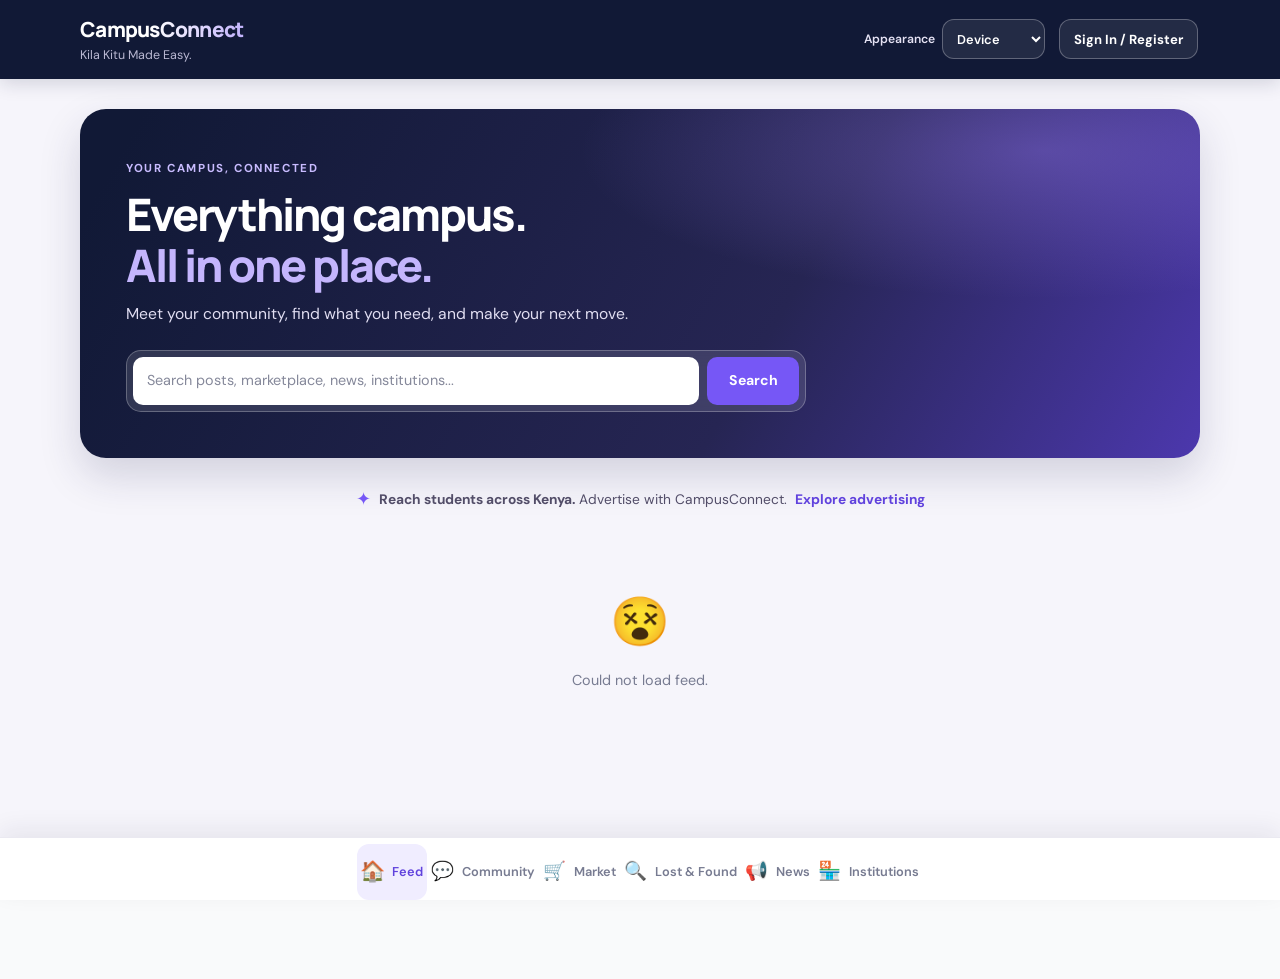
==== templates/index.html @ c6c691b7 "Add selectable website color themes Support saved light, dark, and device-based appearance settings " ====
<!DOCTYPE html>
<html lang="en">
<head>
  <meta charset="UTF-8">
  <meta name="viewport" content="width=device-width, initial-scale=1.0, viewport-fit=cover">
  <title>CampusConnect | Kila Kitu Made Easy.</title>
  <meta name="description" content="CampusConnect brings Kenya's student community, marketplace, campus news, and institutions together.">
  <script>
    const savedTheme = localStorage.getItem('cc_theme');
    const themeMode = ['light', 'dark', 'system'].includes(savedTheme) ? savedTheme : 'system';
    document.documentElement.dataset.theme = themeMode === 'system'
      ? (window.matchMedia('(prefers-color-scheme: dark)').matches ? 'dark' : 'light')
      : themeMode;
  </script>
  <link rel="preconnect" href="https://fonts.googleapis.com">
  <link rel="preconnect" href="https://fonts.gstatic.com" crossorigin>
  <link href="https://fonts.googleapis.com/css2?family=DM+Sans:wght@400;500;600;700&family=Manrope:wght@500;600;700;800&display=swap" rel="stylesheet">
  <link rel="stylesheet" href="/static/css/style.css">
  <link rel="manifest" href="/static/manifest.json">
  <meta name="theme-color" content="#111936">
</head>
<body>
  <div id="app-shell">
    <header id="top-bar">
      <div class="logo-area">
        <h1 class="brand-name">CampusConnect</h1>
        <p class="tagline">Kila Kitu Made Easy.</p>
      </div>
      <div id="header-actions">
        <label class="theme-control">
          <span>Appearance</span>
          <select id="theme-select" aria-label="Choose appearance">
            <option value="system">Device</option>
            <option value="light">Light</option>
            <option value="dark">Dark</option>
          </select>
        </label>
        <div id="account-bar"></div>
      </div>
    </header>
    <section class="welcome-panel" aria-label="Welcome to CampusConnect">
      <div class="welcome-copy">
        <span class="welcome-eyebrow">YOUR CAMPUS, CONNECTED</span>
        <h2>Everything campus.<br><span>All in one place.</span></h2>
        <p>Meet your community, find what you need, and make your next move.</p>
      </div>
      <div class="platform-search">
        <label class="sr-only" for="platform-search-input">Search CampusConnect</label>
        <input id="platform-search-input" type="search" placeholder="Search posts, marketplace, news, institutions..." autocomplete="off">
        <button id="platform-search-button" type="button" aria-label="Search CampusConnect">Search</button>
      </div>
    </section>
    <div id="adsense-slot" class="advertise-strip">
      <span class="advertise-icon" aria-hidden="true">✦</span>
      <span><strong>Reach students across Kenya.</strong> Advertise with CampusConnect.</span>
      <a href="/advertiser">Explore advertising</a>
    </div>
    <main id="main-content"><div class="spinner"></div></main>
    <nav id="bottom-nav" aria-label="Main navigation">
      <button data-section="feed"><span class="nav-icon">&#127968;</span><span>Feed</span></button>
      <button data-section="community"><span class="nav-icon">&#128172;</span><span>Community</span></button>
      <button data-section="marketplace"><span class="nav-icon">&#128722;</span><span>Market</span></button>
      <button data-section="lostandfound"><span class="nav-icon">&#128269;</span><span>Lost &amp; Found</span></button>
      <button data-section="announcements"><span class="nav-icon">&#128226;</span><span>News</span></button>
      <button data-section="institutions"><span class="nav-icon">&#127978;</span><span>Institutions</span></button>
    </nav>
    <div id="fab-container">
      <button id="fab-btn" style="display:none">+ Post</button>
    </div>
    <div id="modal-overlay">
      <div id="modal-box">
        <button id="modal-close">&times;</button>
        <div id="modal-body"></div>
      </div>
    </div>
    <div id="toast-container"></div>
  </div>
  <script src="/static/js/app.js"></script>
  <script src="/static/js/feed.js"></script>
  <script src="/static/js/community.js"></script>
  <script src="/static/js/marketplace.js"></script>
  <script src="/static/js/lostandfound.js"></script>
  <script src="/static/js/announcements.js"></script>
  <script src="/static/js/account.js"></script>
  <script src="/static/js/institutions.js"></script>
<footer id="app-footer">
  <p>&copy; 2026 CampusConnect <span aria-hidden="true">&middot;</span> Kila Kitu Made Easy.</p>
  <a href="/advertiser">Advertising opportunities</a>
</footer>
</body>
</html>
---- static/css/style.css ----
/* Reset */
*, *::before, *::after { box-sizing: border-box; margin: 0; padding: 0; }
body { font-family: -apple-system, BlinkMacSystemFont, 'Segoe UI', Roboto, sans-serif; background: #f5f5f5; color: #222; min-height: 100vh; }

/* Variables */
:root {
  --primary: #6C3CE1;
  --primary-dark: #5429c4;
  --accent: #F5A623;
  --bg: #f5f5f5;
  --card-bg: #fff;
  --text: #222;
  --text-muted: #666;
  --border: #e0e0e0;
  --radius: 12px;
  --shadow: 0 2px 8px rgba(0,0,0,0.08);
}

/* Top bar */
#top-bar {
  background: linear-gradient(135deg, #6C3CE1 0%, #9B59B6 100%);
  color: white;
  padding: 16px;
  padding-top: calc(16px + env(safe-area-inset-top));
  position: sticky;
  top: 0;
  z-index: 100;
}
#top-bar h1 { font-size: 1.4rem; font-weight: 700; }
.tagline { font-size: 0.75rem; opacity: 0.85; margin-top: 2px; }

/* Bottom nav */
#bottom-nav {
  position: fixed; bottom: 0; left: 0; right: 0;
  background: white; border-top: 1px solid var(--border);
  display: flex; z-index: 100;
  padding-bottom: env(safe-area-inset-bottom);
  box-shadow: 0 -2px 8px rgba(0,0,0,0.08);
}
#bottom-nav button {
  flex: 1; display: flex; flex-direction: column; align-items: center;
  padding: 8px 4px; background: none; border: none; cursor: pointer;
  color: var(--text-muted); font-size: 0.65rem; gap: 2px; transition: color 0.2s;
}
.nav-icon { font-size: 1.3rem; display: block; }
#bottom-nav button.active { color: var(--primary); }
#bottom-nav button.active .nav-icon { transform: scale(1.1); }

/* Main content */
#main-content { padding: 12px; padding-bottom: 90px; max-width: 680px; margin: 0 auto; }

/* Cards */
.card { background: var(--card-bg); border-radius: var(--radius); box-shadow: var(--shadow); padding: 16px; margin-bottom: 12px; }
.card-header { display: flex; align-items: center; gap: 10px; margin-bottom: 10px; }
.avatar { width: 36px; height: 36px; border-radius: 50%; background: var(--primary); color: white; display: flex; align-items: center; justify-content: center; font-weight: 700; font-size: 1rem; flex-shrink: 0; }
.poster-info { flex: 1; }
.poster-name { font-weight: 600; font-size: 0.95rem; }
.post-time { font-size: 0.72rem; color: var(--text-muted); }
.card-title { font-size: 1rem; font-weight: 700; margin-bottom: 6px; }
.card-body { font-size: 0.9rem; color: var(--text); line-height: 1.5; }
.card-meta { display: flex; gap: 8px; flex-wrap: wrap; margin-top: 8px; }
.badge { font-size: 0.7rem; background: #f0ebff; color: var(--primary); padding: 2px 8px; border-radius: 20px; font-weight: 600; }
.badge-accent { background: #fff3e0; color: #e65100; }
.badge-green { background: #e8f5e9; color: #2e7d32; }
.badge-red { background: #ffebee; color: #c62828; }
.card-image { width: 100%; border-radius: 8px; margin: 10px 0; max-height: 220px; object-fit: cover; }
.card-price { font-size: 1.1rem; font-weight: 700; color: var(--primary); margin-top: 6px; }
.contact-row { font-size: 0.8rem; color: var(--text-muted); margin-top: 4px; }

/* Ad banner */
.ad-banner {
  background: linear-gradient(135deg, #fff9e6, #fff3cc);
  border: 1.5px solid var(--accent);
  border-radius: var(--radius);
  padding: 14px; margin-bottom: 12px;
}
.ad-label { font-size: 0.65rem; color: var(--accent); font-weight: 700; text-transform: uppercase; letter-spacing: 0.05em; margin-bottom: 6px; }
.ad-title { font-size: 0.95rem; font-weight: 700; margin-bottom: 4px; }
.ad-body { font-size: 0.85rem; color: var(--text-muted); }
.ad-link { display: inline-block; margin-top: 8px; padding: 6px 14px; background: var(--accent); color: white; border-radius: 20px; font-size: 0.8rem; font-weight: 600; text-decoration: none; }
.ad-image { width: 100%; border-radius: 8px; margin: 8px 0; max-height: 180px; object-fit: cover; }

/* FAB */
#fab-container { position: fixed; bottom: 80px; right: 16px; z-index: 200; }
#fab-btn {
  background: var(--accent); color: white; border: none;
  border-radius: 50px; padding: 14px 20px;
  font-size: 0.95rem; font-weight: 700; cursor: pointer;
  box-shadow: 0 4px 16px rgba(245,166,35,0.4);
  display: flex; align-items: center; gap: 8px;
}
#fab-btn:active { transform: scale(0.96); }

/* Modal */
#modal-overlay {
  position: fixed; inset: 0; background: rgba(0,0,0,0.5);
  z-index: 300; display: none; align-items: flex-end; justify-content: center;
}
#modal-overlay.open { display: flex; }
#modal-box {
  background: white; border-radius: 20px 20px 0 0;
  width: 100%; max-width: 680px; max-height: 90vh;
  overflow-y: auto; padding: 20px;
  padding-bottom: calc(20px + env(safe-area-inset-bottom));
}
#modal-close { background: none; border: none; font-size: 1.5rem; cursor: pointer; float: right; color: var(--text-muted); line-height: 1; }

/* Forms */
.form-group { margin-bottom: 16px; }
.form-group label { display: block; font-size: 0.85rem; font-weight: 600; margin-bottom: 6px; }
.form-group input, .form-group textarea, .form-group select {
  width: 100%; padding: 10px 14px;
  border: 1.5px solid var(--border); border-radius: 8px;
  font-size: 0.95rem; background: white; color: var(--text);
  outline: none; transition: border-color 0.2s;
}
.form-group input:focus, .form-group textarea:focus, .form-group select:focus { border-color: var(--primary); }
.form-group textarea { min-height: 100px; resize: vertical; }
.form-group input[type="file"] { padding: 6px; }
.btn-primary { width: 100%; padding: 13px; background: var(--primary); color: white; border: none; border-radius: 10px; font-size: 1rem; font-weight: 700; cursor: pointer; margin-top: 4px; }
.btn-primary:active { background: var(--primary-dark); }
.optional-label { font-size: 0.75rem; color: var(--text-muted); font-weight: 400; }
.form-title { font-size: 1.1rem; font-weight: 700; margin-bottom: 20px; color: var(--primary); padding-top: 8px; }

/* Comments */
.comments-section { margin-top: 12px; border-top: 1px solid var(--border); padding-top: 10px; }
.comment { padding: 8px 0; border-bottom: 1px solid #f0f0f0; }
.comment:last-child { border-bottom: none; }
.comment-name { font-weight: 600; font-size: 0.85rem; }
.comment-body { font-size: 0.85rem; color: var(--text); margin-top: 2px; }
.comment-time { font-size: 0.72rem; color: var(--text-muted); }
.toggle-comments { background: none; border: none; color: var(--primary); font-size: 0.82rem; cursor: pointer; padding: 6px 0; font-weight: 600; }
.add-comment-form { margin-top: 10px; display: flex; flex-direction: column; gap: 6px; }
.add-comment-form input, .add-comment-form textarea { padding: 8px; border: 1px solid var(--border); border-radius: 6px; font-size: 0.85rem; }
.add-comment-form button { padding: 8px; background: var(--primary); color: white; border: none; border-radius: 6px; font-size: 0.85rem; cursor: pointer; }

/* Toast */
#toast-container { position: fixed; top: 80px; left: 50%; transform: translateX(-50%); z-index: 500; display: flex; flex-direction: column; gap: 8px; pointer-events: none; }
.toast { background: #333; color: white; padding: 10px 20px; border-radius: 20px; font-size: 0.88rem; opacity: 0; animation: toastIn 0.3s forwards; white-space: nowrap; }
.toast.success { background: #2e7d32; }
.toast.error { background: #c62828; }
@keyframes toastIn { to { opacity: 1; } }

/* Section headers */
.section-header { margin-bottom: 16px; }
.section-title { font-size: 1.2rem; font-weight: 700; color: var(--primary); }

/* Spinner */
.spinner { display: flex; justify-content: center; padding: 40px; }
.spinner::after { content: ''; width: 36px; height: 36px; border: 4px solid var(--border); border-top-color: var(--primary); border-radius: 50%; animation: spin 0.7s linear infinite; }
@keyframes spin { to { transform: rotate(360deg); } }

/* Empty state */
.empty-state { text-align: center; padding: 48px 20px; color: var(--text-muted); }
.empty-icon { font-size: 3rem; margin-bottom: 12px; }
.empty-state p { font-size: 0.9rem; }

/* Load more */
.load-more-btn { display: block; width: 100%; padding: 12px; background: white; border: 1.5px solid var(--primary); color: var(--primary); border-radius: 10px; font-size: 0.9rem; font-weight: 600; cursor: pointer; margin-top: 4px; }

/* Announcement */
.announcement-card { background: linear-gradient(135deg, #f0ebff, #e8dfff); border-left: 4px solid var(--primary); }
.pinned-badge { font-size: 0.72rem; background: var(--primary); color: white; padding: 2px 8px; border-radius: 20px; font-weight: 600; margin-bottom: 6px; display: inline-block; }

/* Admin */
#admin-app { max-width: 900px; margin: 0 auto; padding: 20px; }
#admin-app header { background: linear-gradient(135deg, #6C3CE1, #9B59B6); color: white; padding: 20px; border-radius: var(--radius); margin-bottom: 24px; }
#admin-app header h1 { font-size: 1.5rem; }
.admin-tabs { display: flex; gap: 8px; flex-wrap: wrap; margin-bottom: 20px; }
.admin-tab-btn { padding: 8px 16px; border: 2px solid var(--primary); background: white; color: var(--primary); border-radius: 20px; cursor: pointer; font-weight: 600; font-size: 0.85rem; }
.admin-tab-btn.active { background: var(--primary); color: white; }
.admin-item { display: flex; align-items: flex-start; gap: 12px; padding: 14px; background: white; border-radius: 10px; box-shadow: var(--shadow); margin-bottom: 10px; }
.admin-item-info { flex: 1; min-width: 0; }
.admin-item-info strong { display: block; margin-bottom: 4px; white-space: nowrap; overflow: hidden; text-overflow: ellipsis; }
.admin-item-info small { color: var(--text-muted); font-size: 0.8rem; }
.admin-item-actions { display: flex; gap: 6px; flex-shrink: 0; }
.btn-danger { padding: 6px 14px; background: #c62828; color: white; border: none; border-radius: 6px; cursor: pointer; font-size: 0.82rem; }
.btn-success { padding: 6px 14px; background: #2e7d32; color: white; border: none; border-radius: 6px; cursor: pointer; font-size: 0.82rem; }
.btn-warning { padding: 6px 14px; background: var(--accent); color: white; border: none; border-radius: 6px; cursor: pointer; font-size: 0.82rem; }
.admin-form { background: white; padding: 20px; border-radius: var(--radius); box-shadow: var(--shadow); margin-bottom: 20px; }
.admin-form h3 { margin-bottom: 16px; color: var(--primary); font-size: 1rem; }

@media (min-width: 480px) {
  #main-content { padding: 16px; padding-bottom: 90px; }
}

/* Edit button */
.btn-edit {
  background: none;
  border: 1.5px solid var(--border);
  color: var(--text-muted);
  font-size: 0.78rem;
  padding: 4px 10px;
  border-radius: 20px;
  cursor: pointer;
  margin-top: 6px;
  transition: border-color 0.2s, color 0.2s;
}
.btn-edit:hover { border-color: var(--primary); color: var(--primary); }

/* Card actions row */
.card-actions { display: flex; gap: 8px; align-items: center; margin-top: 8px; flex-wrap: wrap; }

/* Footer */
#app-footer {
  text-align: center;
  padding: 18px 16px 80px;
  font-size: 0.78rem;
  color: #9ca3af;
  border-top: 1px solid #e5e7eb;
  background: #f9fafb;
  line-height: 1.8;
}
#app-footer strong { color: #6C3CE1; }

/* Detail modal */
.detail-modal { padding: 4px 0; }
.detail-modal h3 { font-size: 1.1rem; font-weight: 700; color: #111827; }
.detail-modal h4 { font-size: 0.95rem; font-weight: 700; color: #374151; }
#modal-box { max-height: 85vh; overflow-y: auto; }
.form-input {
  width: 100%;
  padding: 9px 12px;
  border: 1px solid #e5e7eb;
  border-radius: 8px;
  font-size: 0.9rem;
  font-family: inherit;
  outline: none;
  display: block;
  box-sizing: border-box;
}
.form-input:focus { border-color: #6C3CE1; box-shadow: 0 0 0 3px rgba(108,60,225,.15); }
.card[data-id]:hover { box-shadow: 0 4px 16px rgba(108,60,225,.15); border-color: rgba(108,60,225,.25); }

/* Institution Directory */
#bottom-nav { overflow-x: auto; -webkit-overflow-scrolling: touch; white-space: nowrap; }
#bottom-nav button { flex: 0 0 auto; }

.inst-card { cursor: pointer; transition: box-shadow 0.2s, transform 0.1s; }
.inst-card:hover { box-shadow: 0 4px 16px rgba(37,99,235,0.15); transform: translateY(-1px); }
.inst-card:active { transform: scale(0.99); }

.inst-abbr-badge {
  display: inline-block;
  background: #2563eb;
  color: white;
  font-size: 0.72rem;
  font-weight: 700;
  padding: 3px 10px;
  border-radius: 20px;
  margin-right: 8px;
  flex-shrink: 0;
  white-space: nowrap;
}

.inst-card-header {
  display: flex;
  align-items: center;
  margin-bottom: 8px;
  gap: 6px;
}

.inst-card-title h3 {
  font-size: 0.95rem;
  font-weight: 700;
  color: #111827;
  line-height: 1.3;
}

.inst-category {
  font-size: 0.7rem;
  background: #eff6ff;
  color: #2563eb;
  padding: 2px 8px;
  border-radius: 20px;
  font-weight: 600;
}

.inst-card-meta {
  display: flex;
  flex-wrap: wrap;
  gap: 8px;
  align-items: center;
  font-size: 0.78rem;
  color: #6b7280;
  margin-bottom: 10px;
}

.inst-category-tabs {
  display: flex;
  gap: 6px;
  overflow-x: auto;
  -webkit-overflow-scrolling: touch;
  padding-bottom: 4px;
  scrollbar-width: none;
}
.inst-category-tabs::-webkit-scrollbar { display: none; }
.inst-category-tabs button {
  flex: 0 0 auto;
  padding: 6px 14px;
  border: 1.5px solid #e5e7eb;
  background: white;
  color: #6b7280;
  border-radius: 20px;
  cursor: pointer;
  font-size: 0.78rem;
  font-weight: 600;
  white-space: nowrap;
  transition: all 0.15s;
}
.inst-category-tabs button.active,
.inst-category-tabs button:hover {
  background: #2563eb;
  color: white;
  border-color: #2563eb;
}

.btn-view-community {
  width: 100%;
  padding: 9px;
  background: #2563eb;
  color: white;
  border: none;
  border-radius: 8px;
  font-size: 0.85rem;
  font-weight: 600;
  cursor: pointer;
  margin-top: 4px;
  transition: background 0.15s;
}
.btn-view-community:hover { background: #1d4ed8; }

.my-institution-badge {
  background: rgba(255,255,255,0.18);
  border: 1px solid rgba(255,255,255,0.4);
  border-radius: 20px;
  padding: 4px 12px;
  font-size: 0.75rem;
  color: white;
  display: flex;
  align-items: center;
  gap: 6px;
  white-space: nowrap;
}
.my-institution-badge a {
  color: rgba(255,255,255,0.75);
  text-decoration: underline;
  cursor: pointer;
  font-size: 0.72rem;
}

.inst-quick-btn {
  background: #eff6ff;
  border: 1.5px solid #bfdbfe;
  color: #2563eb;
  border-radius: 20px;
  padding: 8px 18px;
  font-size: 0.85rem;
  font-weight: 600;
  cursor: pointer;
  transition: all 0.15s;
}
.inst-quick-btn:hover { background: #2563eb; color: white; border-color: #2563eb; }

/* CampusConnect visual refresh */
:root {
  color-scheme: light;
  --primary: #7657f6;
  --primary-dark: #6042dd;
  --accent: #ffbd66;
  --bg: #f6f5fb;
  --card-bg: #ffffff;
  --surface-raised: #ffffff;
  --surface-input: #ffffff;
  --text: #1c2340;
  --text-muted: #777b91;
  --border: #e8e7f0;
  --radius: 18px;
  --shadow: 0 8px 26px rgba(27, 31, 57, 0.06);
  --navy: #111936;
}

[data-theme="dark"] {
  color-scheme: dark;
  --primary: #a38eff;
  --primary-dark: #b7a8ff;
  --accent: #ffc878;
  --bg: #0e1222;
  --card-bg: #171d31;
  --surface-raised: #1c243a;
  --surface-input: #11182a;
  --text: #e8eaf3;
  --text-muted: #a3a9bc;
  --border: #303851;
  --shadow: 0 8px 26px rgba(0, 0, 0, .22);
  --navy: #111936;
}

@media (prefers-color-scheme: dark) {
  [data-theme="system"] {
    color-scheme: dark;
    --primary: #a38eff;
    --primary-dark: #b7a8ff;
    --accent: #ffc878;
    --bg: #0e1222;
    --card-bg: #171d31;
    --surface-raised: #1c243a;
    --surface-input: #11182a;
    --text: #e8eaf3;
    --text-muted: #a3a9bc;
    --border: #303851;
    --shadow: 0 8px 26px rgba(0, 0, 0, .22);
    --navy: #111936;
  }
}

html { scroll-behavior: smooth; }
body {
  font-family: 'DM Sans', -apple-system, BlinkMacSystemFont, 'Segoe UI', sans-serif;
  background: var(--bg);
  color: var(--text);
  line-height: 1.5;
  transition: background-color .2s ease, color .2s ease;
}
button, input, textarea, select { font: inherit; }
button, a { -webkit-tap-highlight-color: transparent; }
button:focus-visible, a:focus-visible, input:focus-visible, textarea:focus-visible,
select:focus-visible { outline: 3px solid rgba(118, 87, 246, 0.3); outline-offset: 2px; }

#top-bar {
  display: flex;
  align-items: center;
  justify-content: space-between;
  gap: 16px;
  padding: 14px max(18px, calc((100% - 1120px) / 2));
  padding-top: calc(14px + env(safe-area-inset-top));
  background: var(--navy);
  box-shadow: 0 4px 18px rgba(17, 25, 54, 0.16);
}
#top-bar h1 {
  font-family: Manrope, 'DM Sans', sans-serif;
  font-size: 1.3rem;
  font-weight: 800;
  letter-spacing: -0.035em;
}
.brand-name {
  display: inline-block;
  background: linear-gradient(100deg, #fff 20%, #c4b5fd 45%, #fff 70%);
  background-size: 220% auto;
  background-clip: text;
  color: transparent;
  animation: brand-shimmer 5s ease-in-out infinite, brand-float 3s ease-in-out infinite;
}
@keyframes brand-shimmer {
  from { background-position: 100% center; }
  to { background-position: -120% center; }
}
@keyframes brand-float {
  0%, 100% { transform: translateY(0); }
  50% { transform: translateY(-2px); }
}
.tagline { margin-top: 1px; color: #d7d4ee; font-size: 0.78rem; }
#header-actions { display: flex; align-items: center; gap: 12px; }
.theme-control {
  display: flex;
  align-items: center;
  gap: 7px;
  color: #e5e2f4;
  font-size: .76rem;
  font-weight: 600;
  white-space: nowrap;
}
.theme-control select {
  min-height: 40px;
  padding: 0 28px 0 10px;
  border: 1px solid rgba(255,255,255,.28);
  border-radius: 12px;
  background: rgba(255,255,255,.08);
  color: #fff;
  font-size: .8rem;
  cursor: pointer;
}
.theme-control option { background: #fff; color: #1c2340; }
#account-bar { display: flex; align-items: center; gap: 7px; padding: 2px; }
.account-name {
  max-width: 180px;
  overflow: hidden;
  color: #f2f0fb;
  font-size: .82rem;
  text-overflow: ellipsis;
  white-space: nowrap;
}
.account-bar-btn {
  min-height: 40px;
  padding: 8px 14px;
  border: 1px solid rgba(255,255,255,0.28);
  border-radius: 12px;
  background: rgba(255,255,255,0.08);
  color: #fff;
  font-size: 0.82rem;
  font-weight: 700;
  cursor: pointer;
  white-space: nowrap;
}
.account-bar-btn:hover { background: var(--primary); border-color: var(--primary); }

.welcome-panel {
  max-width: 1120px;
  margin: 22px auto 0;
  padding: clamp(24px, 5vw, 46px);
  border-radius: 26px;
  background:
    radial-gradient(ellipse at 86% 12%, rgba(161, 130, 255, .36), transparent 34%),
    linear-gradient(120deg, #111936 5%, #262553 62%, #6042dd 120%);
  color: #fff;
  box-shadow: 0 18px 40px rgba(38, 37, 83, .17);
}
.welcome-copy { max-width: 620px; }
.welcome-eyebrow { color: #c9bcff; font-size: .72rem; font-weight: 700; letter-spacing: .14em; }
.welcome-copy h2 {
  margin-top: 10px;
  font-family: Manrope, 'DM Sans', sans-serif;
  font-size: clamp(1.75rem, 5vw, 2.8rem);
  font-weight: 800;
  letter-spacing: -.045em;
  line-height: 1.13;
}
.welcome-copy h2 span { color: #c4b5fd; }
.welcome-copy p { margin-top: 12px; color: #e1def2; font-size: .98rem; }
.platform-search {
  display: flex;
  gap: 8px;
  max-width: 680px;
  margin-top: 24px;
  padding: 6px;
  border: 1px solid rgba(255,255,255,.25);
  border-radius: 15px;
  background: rgba(255,255,255,.12);
  backdrop-filter: blur(8px);
}
.platform-search input {
  min-width: 0;
  min-height: 48px;
  flex: 1;
  padding: 0 14px;
  border: 0;
  border-radius: 10px;
  background: var(--surface-input);
  color: var(--text);
  font-size: .9rem;
}
.platform-search input::placeholder { color: #85889a; }
.platform-search button {
  min-width: 92px;
  padding: 0 18px;
  border: 0;
  border-radius: 10px;
  background: var(--primary);
  color: #fff;
  font-size: .88rem;
  font-weight: 700;
  cursor: pointer;
}
.platform-search button:hover { background: #6848e7; }

.advertise-strip {
  display: flex;
  align-items: center;
  justify-content: center;
  flex-wrap: wrap;
  gap: 8px;
  margin: 16px auto 0;
  padding: 12px 16px;
  color: #524d68;
  font-size: .86rem;
  text-align: center;
}
.advertise-icon { color: var(--primary); font-size: 1.1rem; }
.advertise-strip a { color: var(--primary-dark); font-weight: 700; text-decoration: none; }
.advertise-strip a:hover { text-decoration: underline; }
#main-content { max-width: 760px; padding: 10px 18px 112px; }
.card, .inst-card {
  border: 1px solid rgba(232, 231, 240, .9);
  border-radius: 18px;
  box-shadow: var(--shadow);
  transition: box-shadow .18s ease, transform .18s ease;
}
.card:hover, .inst-card:hover { box-shadow: 0 12px 30px rgba(27, 31, 57, .1); }
.card-title, .section-title, .form-title {
  font-family: Manrope, 'DM Sans', sans-serif;
  letter-spacing: -.02em;
}
.section-title { color: var(--navy); font-size: 1.3rem; }
.card { padding: 18px; margin-bottom: 14px; }
.avatar { background: linear-gradient(135deg, var(--navy), var(--primary)); }
.badge { background: #f0edff; }
.card-price { color: var(--primary-dark); }
.ad-banner { border-radius: 16px; }
#bottom-nav {
  justify-content: center;
  border-top: 1px solid rgba(232, 231, 240, .9);
  padding: 6px max(8px, calc((100% - 900px) / 2)) env(safe-area-inset-bottom);
  box-shadow: 0 -8px 25px rgba(27, 31, 57, .07);
  backdrop-filter: blur(14px);
}
#bottom-nav button {
  max-width: 150px;
  min-height: 56px;
  border-radius: 12px;
  font-size: .72rem;
  font-weight: 600;
}
#bottom-nav button.active { background: #f0edff; color: var(--primary-dark); }
.nav-icon { font-size: 1.15rem; }
#fab-container { right: max(18px, calc((100% - 760px) / 2)); bottom: 86px; }
#fab-btn {
  min-height: 50px;
  background: var(--primary);
  border-radius: 16px;
  box-shadow: 0 8px 24px rgba(118, 87, 246, .32);
}
#fab-btn:hover { background: var(--primary-dark); }
#modal-overlay { align-items: center; padding: 16px; }
#modal-box { border-radius: 22px; box-shadow: 0 20px 70px rgba(17, 25, 54, .24); }
.form-group input, .form-group textarea, .form-group select,
.form-input { border-radius: 12px; border-color: var(--border); }
.btn-primary { min-height: 48px; border-radius: 12px; background: var(--primary); }
.btn-primary:hover { background: var(--primary-dark); }
#app-footer {
  display: flex;
  justify-content: center;
  flex-wrap: wrap;
  gap: 6px 18px;
  padding: 8px 18px 96px;
  color: var(--text-muted);
  font-size: .78rem;
  text-align: center;
}
#app-footer a { color: var(--primary-dark); font-weight: 700; text-decoration: none; }
.sr-only {
  position: absolute;
  width: 1px;
  height: 1px;
  padding: 0;
  margin: -1px;
  overflow: hidden;
  clip: rect(0, 0, 0, 0);
  white-space: nowrap;
  border: 0;
}
.search-results { display: grid; gap: 10px; }
.search-result {
  width: 100%;
  padding: 16px;
  border: 1px solid var(--border);
  border-radius: 16px;
  background: var(--surface-raised);
  color: var(--text);
  text-align: left;
  cursor: pointer;
}
.search-result:hover { border-color: #c8bbff; box-shadow: var(--shadow); }
.search-result-title { display: block; font-weight: 700; }
.search-result-meta { display: block; margin-top: 4px; color: var(--text-muted); font-size: .8rem; }
.search-result-body { display: block; margin-top: 6px; font-size: .88rem; line-height: 1.45; }
.search-modal h2 {
  margin: 4px 0;
  color: var(--navy);
  font-family: Manrope, 'DM Sans', sans-serif;
  font-size: 1.35rem;
}
.search-summary { margin: 0 0 16px; color: var(--text-muted); font-size: .86rem; }

[data-theme="dark"] #bottom-nav,
[data-theme="dark"] #modal-box,
[data-theme="dark"] .card,
[data-theme="dark"] .inst-card,
[data-theme="dark"] .load-more-btn,
[data-theme="dark"] .admin-tab-btn,
[data-theme="dark"] .admin-item,
[data-theme="dark"] .admin-form,
[data-theme="dark"] .form-group input,
[data-theme="dark"] .form-group textarea,
[data-theme="dark"] .form-group select,
[data-theme="dark"] .form-input,
[data-theme="dark"] .add-comment-form input,
[data-theme="dark"] .add-comment-form textarea,
[data-theme="dark"] .search-result,
[data-theme="dark"] .inst-category-tabs button {
  border-color: var(--border);
  background-color: var(--surface-raised);
  color: var(--text);
}
[data-theme="dark"] .form-group input,
[data-theme="dark"] .form-group textarea,
[data-theme="dark"] .form-group select,
[data-theme="dark"] .form-input,
[data-theme="dark"] .add-comment-form input,
[data-theme="dark"] .add-comment-form textarea {
  background-color: var(--surface-input);
}
[data-theme="dark"] .section-title,
[data-theme="dark"] .search-modal h2 { color: var(--text); }
[data-theme="dark"] .advertise-strip { color: var(--text-muted); }
[data-theme="dark"] .badge { background: #30284f; color: #d0c5ff; }
[data-theme="dark"] .badge-accent { background: #4a3524; color: #ffd29b; }
[data-theme="dark"] .badge-green { background: #1e3d35; color: #a4e4c2; }
[data-theme="dark"] .badge-red { background: #492b36; color: #ffb7c5; }
[data-theme="dark"] .comment { border-color: var(--border); }
[data-theme="dark"] .admin-tab-btn.active,
[data-theme="dark"] .inst-category-tabs button.active {
  background: var(--primary);
  color: #17112d;
}

@media (min-width: 900px) {
  #main-content { padding-top: 14px; }
  .welcome-panel { margin-top: 30px; }
  #bottom-nav button { flex-direction: row; justify-content: center; gap: 8px; font-size: .8rem; }
}
@media (max-width: 520px) {
  #top-bar { display: grid; gap: 10px; padding-right: 12px; padding-left: 16px; }
  #top-bar h1 { font-size: 1.12rem; }
  .tagline { font-size: .7rem; }
  #header-actions { justify-content: space-between; gap: 8px; }
  .theme-control { font-size: .72rem; }
  .theme-control select { min-height: 38px; }
  #account-bar { gap: 4px; }
  .account-name { display: none; }
  .account-bar-btn { min-height: 38px; padding: 7px 9px; font-size: .72rem; }
  .welcome-panel { margin: 14px 12px 0; padding: 23px 18px; border-radius: 21px; }
  .welcome-copy p { max-width: 320px; font-size: .9rem; }
  .platform-search { gap: 6px; }
  .platform-search input { padding: 0 10px; font-size: .8rem; }
  .platform-search button { min-width: 74px; padding: 0 11px; font-size: .8rem; }
  .advertise-strip { margin-top: 8px; padding: 8px 16px; font-size: .78rem; }
  #main-content { padding: 8px 12px 112px; }
  #bottom-nav { overflow-x: auto; justify-content: flex-start; }
  #bottom-nav button { flex: 0 0 70px; padding: 7px 3px; font-size: .62rem; }
  #fab-container { right: 14px; bottom: 82px; }
  #app-footer { padding-bottom: 100px; }
}

@media (prefers-reduced-motion: reduce) {
  *, *::before, *::after { scroll-behavior: auto !important; animation-duration: .01ms !important; transition-duration: .01ms !important; }
}
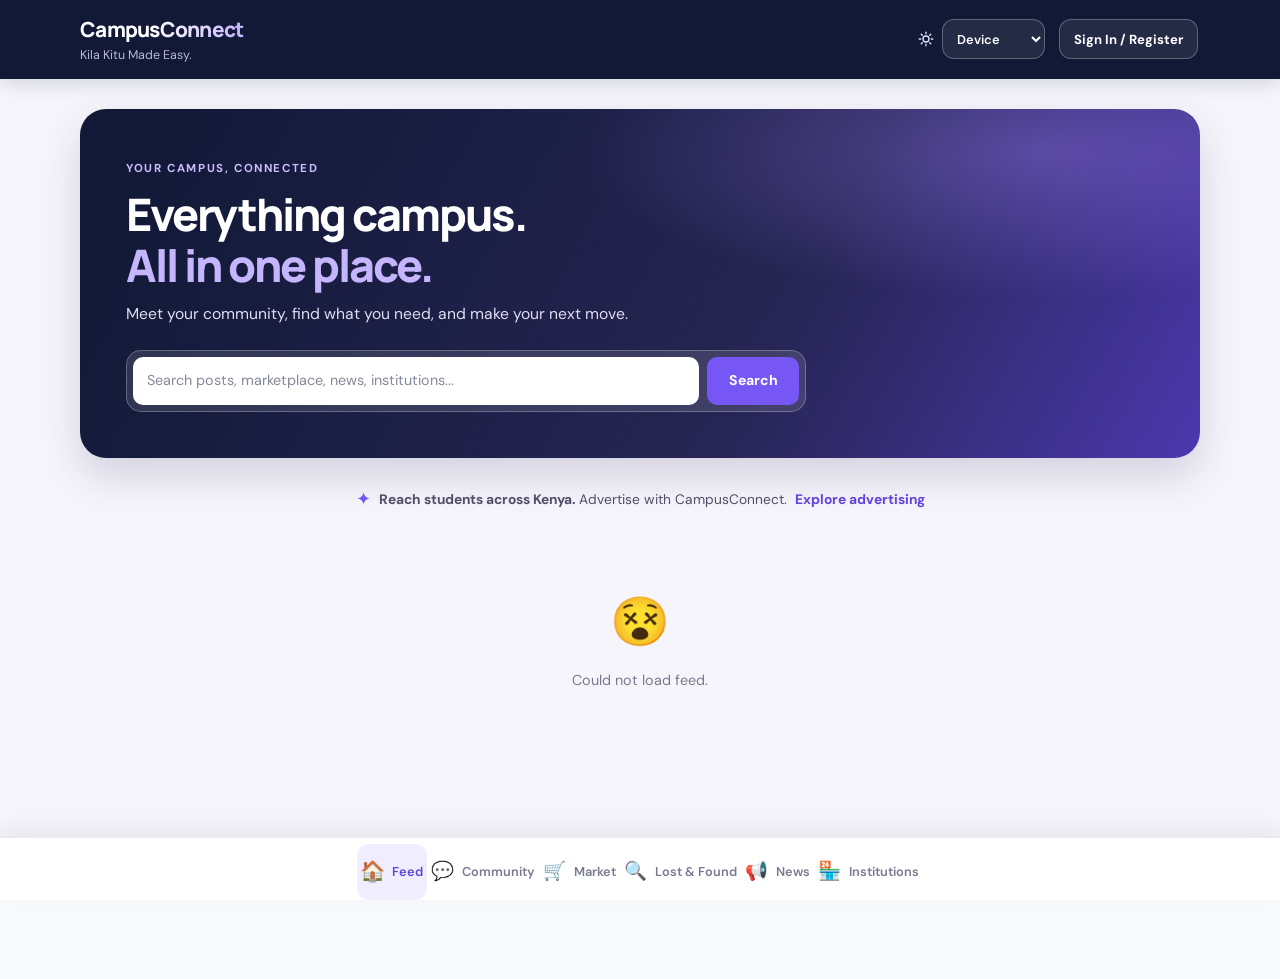
==== commit 9b600325: "Add welcome confetti and compact theme control Replace the appearance label with a theme icon and sh" ====
--- a/templates/index.html
+++ b/templates/index.html
@@ -28,7 +28,10 @@
       </div>
       <div id="header-actions">
         <label class="theme-control">
-          <span>Appearance</span>
+          <svg class="theme-icon" viewBox="0 0 24 24" aria-hidden="true" focusable="false">
+            <path d="M12 3v2m0 14v2M5.64 5.64l1.42 1.42m9.88 9.88 1.42 1.42M3 12h2m14 0h2M5.64 18.36l1.42-1.42m9.88-9.88 1.42-1.42"></path>
+            <circle cx="12" cy="12" r="4"></circle>
+          </svg>
           <select id="theme-select" aria-label="Choose appearance">
             <option value="system">Device</option>
             <option value="light">Light</option>
@@ -38,6 +41,7 @@
         <div id="account-bar"></div>
       </div>
     </header>
+    <div id="opening-confetti" aria-hidden="true"></div>
     <section class="welcome-panel" aria-label="Welcome to CampusConnect">
       <div class="welcome-copy">
         <span class="welcome-eyebrow">YOUR CAMPUS, CONNECTED</span>
--- a/static/css/style.css
+++ b/static/css/style.css
@@ -420,8 +420,8 @@
   background: var(--bg);
   color: var(--text);
   line-height: 1.5;
-  transition: background-color .2s ease, color .2s ease;
-}
+}
+html body { background-color: var(--bg); }
 button, input, textarea, select { font: inherit; }
 button, a { -webkit-tap-highlight-color: transparent; }
 button:focus-visible, a:focus-visible, input:focus-visible, textarea:focus-visible,
@@ -464,11 +464,21 @@
 .theme-control {
   display: flex;
   align-items: center;
-  gap: 7px;
   color: #e5e2f4;
   font-size: .76rem;
   font-weight: 600;
   white-space: nowrap;
+}
+.theme-icon {
+  width: 18px;
+  height: 18px;
+  margin-right: 7px;
+  fill: none;
+  stroke: currentColor;
+  stroke-linecap: round;
+  stroke-linejoin: round;
+  stroke-width: 1.8;
+  flex: none;
 }
 .theme-control select {
   min-height: 40px;
@@ -481,6 +491,41 @@
   cursor: pointer;
 }
 .theme-control option { background: #fff; color: #1c2340; }
+#opening-confetti {
+  position: fixed;
+  inset: 0;
+  z-index: 999;
+  overflow: hidden;
+  pointer-events: none;
+}
+.confetti-piece {
+  position: absolute;
+  top: -32px;
+  width: 9px;
+  height: 14px;
+  border-radius: 2px;
+  background: var(--confetti-color);
+  opacity: 0;
+  animation: confetti-fall var(--confetti-duration) cubic-bezier(.2, .65, .35, 1) var(--confetti-delay) both;
+}
+.confetti-piece:nth-child(3n) { width: 8px; height: 8px; border-radius: 50%; }
+.confetti-word {
+  width: auto;
+  height: auto;
+  padding: 3px 8px;
+  border: 1px solid rgba(255,255,255,.55);
+  border-radius: 999px;
+  background: var(--confetti-color);
+  color: #fff;
+  font-size: .72rem;
+  font-weight: 700;
+  white-space: nowrap;
+}
+@keyframes confetti-fall {
+  0% { opacity: 0; transform: translate3d(0, -24px, 0) rotate(0); }
+  12% { opacity: 1; }
+  100% { opacity: 0; transform: translate3d(var(--confetti-drift), 110vh, 0) rotate(var(--confetti-spin)); }
+}
 #account-bar { display: flex; align-items: center; gap: 7px; padding: 2px; }
 .account-name {
   max-width: 180px;
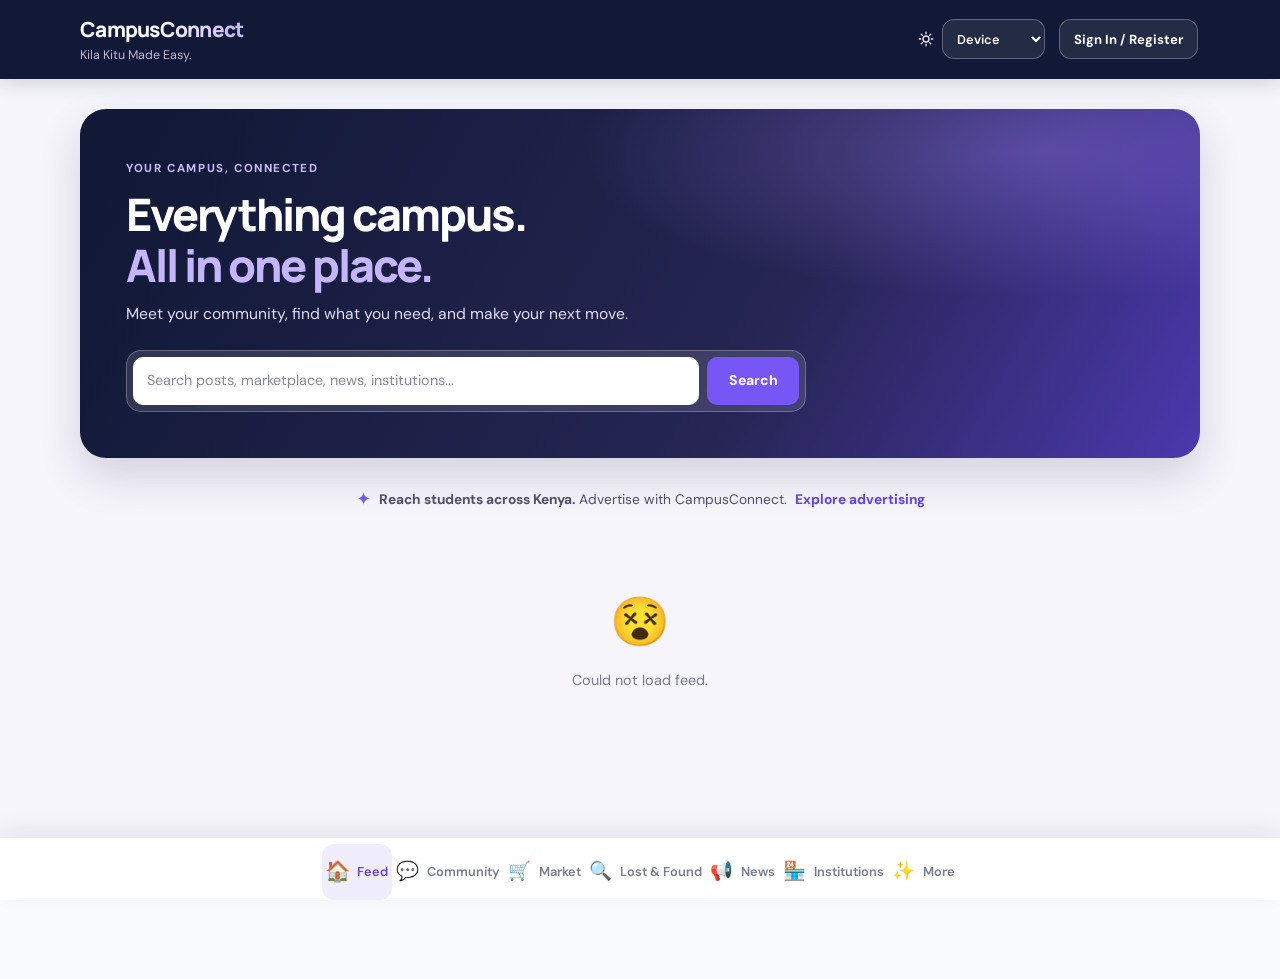
==== commit b2977e1f: "Add CampusConnect student feature hub Add jobs, accommodation, resources, deals, events, polls, anon" ====
--- a/templates/index.html
+++ b/templates/index.html
@@ -67,6 +67,7 @@
       <button data-section="lostandfound"><span class="nav-icon">&#128269;</span><span>Lost &amp; Found</span></button>
       <button data-section="announcements"><span class="nav-icon">&#128226;</span><span>News</span></button>
       <button data-section="institutions"><span class="nav-icon">&#127978;</span><span>Institutions</span></button>
+      <button data-section="features"><span class="nav-icon">&#10024;</span><span>More</span></button>
     </nav>
     <div id="fab-container">
       <button id="fab-btn" style="display:none">+ Post</button>
@@ -87,6 +88,7 @@
   <script src="/static/js/announcements.js"></script>
   <script src="/static/js/account.js"></script>
   <script src="/static/js/institutions.js"></script>
+  <script src="/static/js/features.js"></script>
 <footer id="app-footer">
   <p>&copy; 2026 CampusConnect <span aria-hidden="true">&middot;</span> Kila Kitu Made Easy.</p>
   <a href="/advertiser">Advertising opportunities</a>
--- a/static/css/style.css
+++ b/static/css/style.css
@@ -715,6 +715,85 @@
   font-size: 1.35rem;
 }
 .search-summary { margin: 0 0 16px; color: var(--text-muted); font-size: .86rem; }
+.feature-hub-intro { margin-top: 5px; color: var(--text-muted); font-size: .92rem; }
+.feature-grid {
+  display: grid;
+  grid-template-columns: repeat(auto-fit, minmax(min(100%, 220px), 1fr));
+  gap: 12px;
+}
+.feature-tile {
+  display: flex;
+  min-height: 170px;
+  flex-direction: column;
+  align-items: flex-start;
+  gap: 8px;
+  padding: 18px;
+  border: 1px solid var(--border);
+  border-radius: var(--radius);
+  background: var(--card-bg);
+  color: var(--text);
+  text-align: left;
+  cursor: pointer;
+  box-shadow: var(--shadow);
+  transition: transform .18s ease, border-color .18s ease;
+}
+.feature-tile:hover { transform: translateY(-2px); border-color: var(--primary); }
+.feature-tile-icon { font-size: 1.65rem; }
+.feature-tile-title { font-weight: 800; }
+.feature-tile-description { color: var(--text-muted); font-size: .84rem; line-height: 1.45; }
+.feature-section-header { display: grid; justify-items: start; gap: 8px; }
+.feature-back {
+  padding: 6px 0;
+  border: 0;
+  background: transparent;
+  color: var(--primary-dark);
+  font-weight: 700;
+  cursor: pointer;
+}
+.feature-create-button { width: auto; padding: 0 18px; }
+.feature-card-heading { display: flex; align-items: center; gap: 10px; margin-bottom: 12px; }
+.feature-card-icon { font-size: 1.35rem; }
+.feature-contact { margin-top: 10px; color: var(--text-muted); font-size: .85rem; overflow-wrap: anywhere; }
+.feature-external-link { display: inline-block; margin-top: 12px; color: var(--primary-dark); font-weight: 700; }
+.feature-safety-note {
+  margin: 10px 0;
+  padding: 10px 12px;
+  border: 1px solid var(--border);
+  border-radius: 12px;
+  color: var(--text-muted);
+  background: var(--surface-raised);
+  font-size: .84rem;
+  line-height: 1.5;
+}
+.feature-poll-options { display: grid; gap: 8px; margin-top: 14px; }
+.feature-poll-option {
+  display: grid;
+  width: 100%;
+  grid-template-columns: 1fr auto;
+  gap: 4px 10px;
+  padding: 10px 12px;
+  border: 1px solid var(--border);
+  border-radius: 12px;
+  background: var(--surface-raised);
+  color: var(--text);
+  text-align: left;
+  cursor: pointer;
+}
+.feature-poll-option:hover { border-color: var(--primary); }
+.feature-poll-option-text { font-weight: 700; }
+.feature-poll-count { color: var(--text-muted); font-size: .76rem; }
+.feature-poll-meter { grid-column: 1 / -1; height: 5px; overflow: hidden; border-radius: 5px; background: var(--border); }
+.feature-poll-meter span { display: block; height: 100%; border-radius: inherit; background: var(--primary); }
+.study-answer-card { margin-top: 16px; padding: 16px; border: 1px solid var(--border); border-radius: 14px; background: var(--surface-raised); }
+.study-answer-card h3 { margin-bottom: 8px; }
+.study-answer-card p { color: var(--text); line-height: 1.65; overflow-wrap: anywhere; }
+[data-theme="dark"] .feature-tile,
+[data-theme="dark"] .feature-poll-option,
+[data-theme="dark"] .study-answer-card {
+  border-color: var(--border);
+  background-color: var(--surface-raised);
+  color: var(--text);
+}
 
 [data-theme="dark"] #bottom-nav,
 [data-theme="dark"] #modal-box,
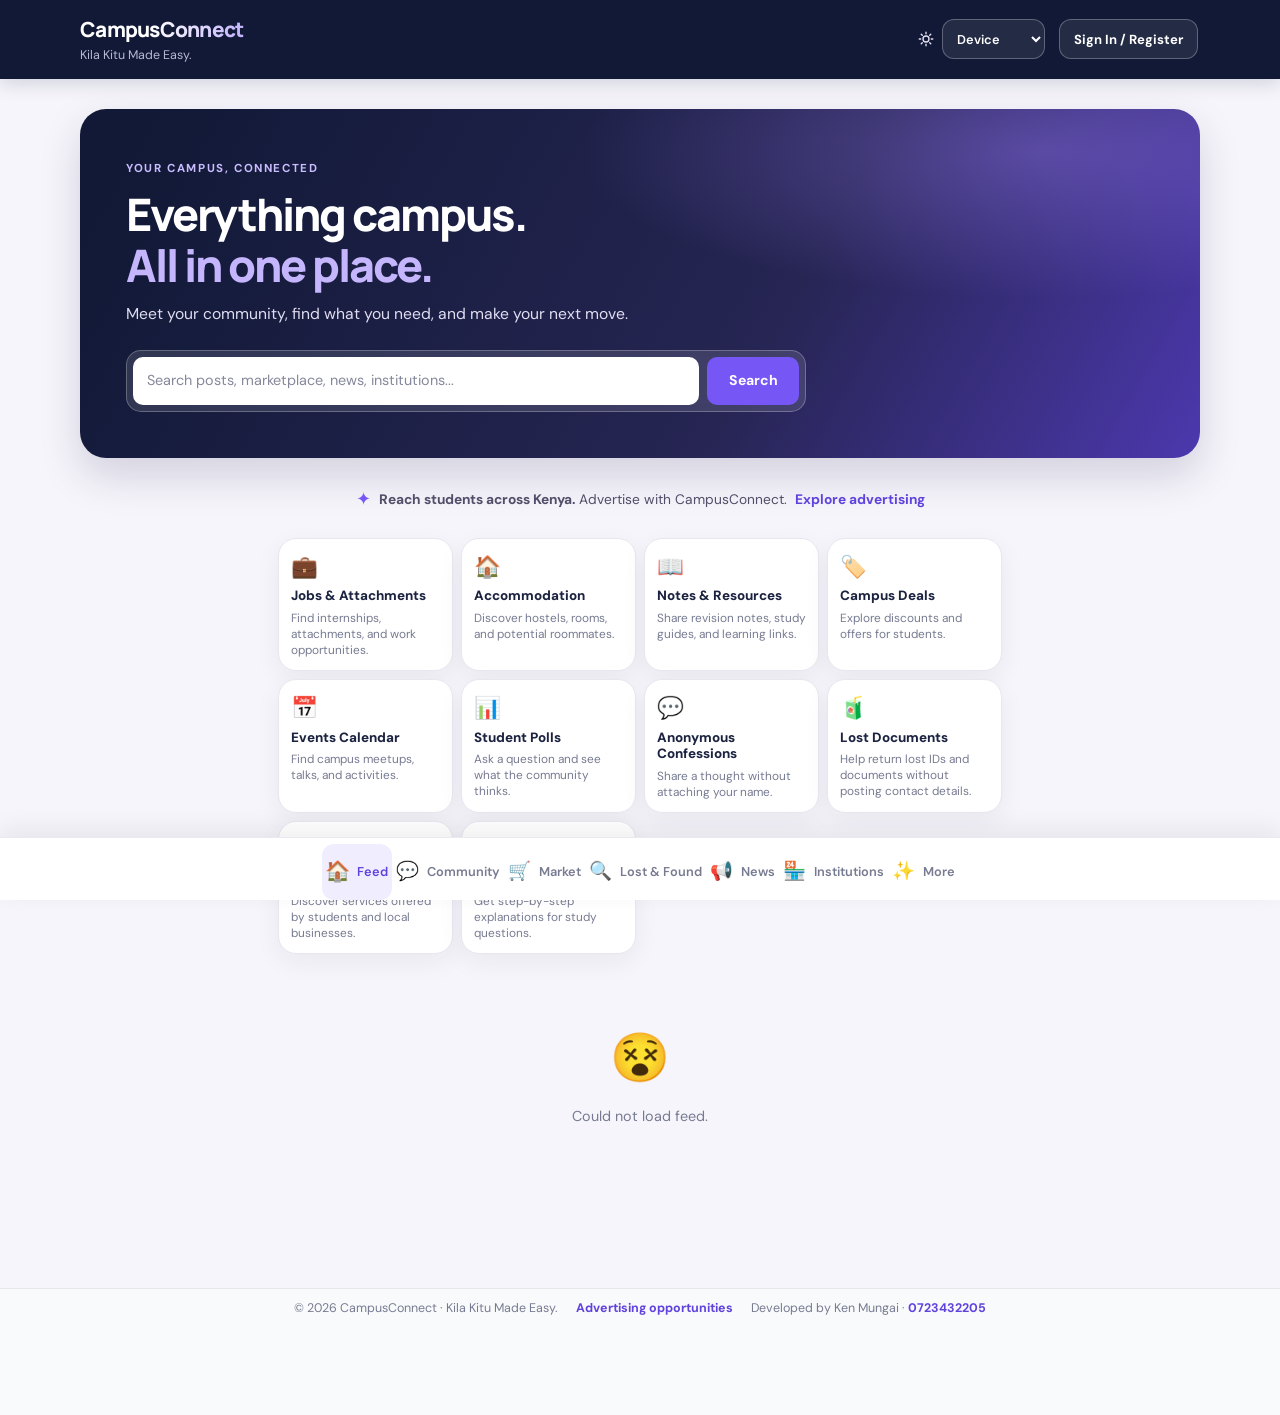
==== commit d732e295: "Show feature shortcuts on homepage Co-authored-by: Copilot <223556219+Copilot@users.noreply.github.c" ====
--- a/templates/index.html
+++ b/templates/index.html
@@ -15,7 +15,7 @@
   <link rel="preconnect" href="https://fonts.googleapis.com">
   <link rel="preconnect" href="https://fonts.gstatic.com" crossorigin>
   <link href="https://fonts.googleapis.com/css2?family=DM+Sans:wght@400;500;600;700&family=Manrope:wght@500;600;700;800&display=swap" rel="stylesheet">
-  <link rel="stylesheet" href="/static/css/style.css">
+  <link rel="stylesheet" href="/static/css/style.css?v=home-feature-grid-1">
   <link rel="manifest" href="/static/manifest.json">
   <meta name="theme-color" content="#111936">
 </head>
@@ -81,17 +81,18 @@
     <div id="toast-container"></div>
   </div>
   <script src="/static/js/app.js"></script>
-  <script src="/static/js/feed.js"></script>
+  <script src="/static/js/feed.js?v=home-feature-grid-1"></script>
   <script src="/static/js/community.js"></script>
   <script src="/static/js/marketplace.js"></script>
   <script src="/static/js/lostandfound.js"></script>
   <script src="/static/js/announcements.js"></script>
-  <script src="/static/js/account.js"></script>
+  <script src="/static/js/account.js?v=footer-credit-1"></script>
   <script src="/static/js/institutions.js"></script>
-  <script src="/static/js/features.js"></script>
+  <script src="/static/js/features.js?v=home-feature-grid-1"></script>
 <footer id="app-footer">
   <p>&copy; 2026 CampusConnect <span aria-hidden="true">&middot;</span> Kila Kitu Made Easy.</p>
   <a href="/advertiser">Advertising opportunities</a>
+  <p>Developed by Ken Mungai <span aria-hidden="true">&middot;</span> <a href="tel:0723432205">0723432205</a></p>
 </footer>
 </body>
 </html>
--- a/static/css/style.css
+++ b/static/css/style.css
@@ -721,6 +721,11 @@
   grid-template-columns: repeat(auto-fit, minmax(min(100%, 220px), 1fr));
   gap: 12px;
 }
+.home-feature-grid {
+  grid-template-columns: repeat(2, minmax(0, 1fr));
+  gap: 8px;
+  margin-bottom: 20px;
+}
 .feature-tile {
   display: flex;
   min-height: 170px;
@@ -741,6 +746,14 @@
 .feature-tile-icon { font-size: 1.65rem; }
 .feature-tile-title { font-weight: 800; }
 .feature-tile-description { color: var(--text-muted); font-size: .84rem; line-height: 1.45; }
+.home-feature-grid .feature-tile {
+  min-height: 118px;
+  gap: 5px;
+  padding: 12px;
+}
+.home-feature-grid .feature-tile-icon { font-size: 1.35rem; }
+.home-feature-grid .feature-tile-title { font-size: .84rem; line-height: 1.25; }
+.home-feature-grid .feature-tile-description { font-size: .74rem; line-height: 1.35; }
 .feature-section-header { display: grid; justify-items: start; gap: 8px; }
 .feature-back {
   padding: 6px 0;
@@ -858,11 +871,33 @@
   .platform-search input { padding: 0 10px; font-size: .8rem; }
   .platform-search button { min-width: 74px; padding: 0 11px; font-size: .8rem; }
   .advertise-strip { margin-top: 8px; padding: 8px 16px; font-size: .78rem; }
-  #main-content { padding: 8px 12px 112px; }
-  #bottom-nav { overflow-x: auto; justify-content: flex-start; }
-  #bottom-nav button { flex: 0 0 70px; padding: 7px 3px; font-size: .62rem; }
-  #fab-container { right: 14px; bottom: 82px; }
-  #app-footer { padding-bottom: 100px; }
+  #main-content { padding: 8px 12px 164px; }
+  #bottom-nav {
+    display: grid;
+    grid-template-columns: repeat(4, minmax(0, 1fr));
+    gap: 4px;
+    overflow: hidden;
+    padding: 6px 6px env(safe-area-inset-bottom);
+  }
+  #bottom-nav button {
+    min-width: 0;
+    max-width: none;
+    min-height: 46px;
+    gap: 2px;
+    padding: 4px 2px;
+    font-size: .72rem;
+    line-height: 1.15;
+    white-space: normal;
+  }
+  #bottom-nav .nav-icon { font-size: 1.1rem; }
+  #fab-container { right: 14px; bottom: 132px; }
+  #app-footer { padding-bottom: 160px; }
+  .home-feature-grid .feature-tile { min-height: 84px; padding: 10px; }
+  .home-feature-grid .feature-tile-description { display: none; }
+}
+
+@media (min-width: 700px) {
+  .home-feature-grid { grid-template-columns: repeat(4, minmax(0, 1fr)); }
 }
 
 @media (prefers-reduced-motion: reduce) {
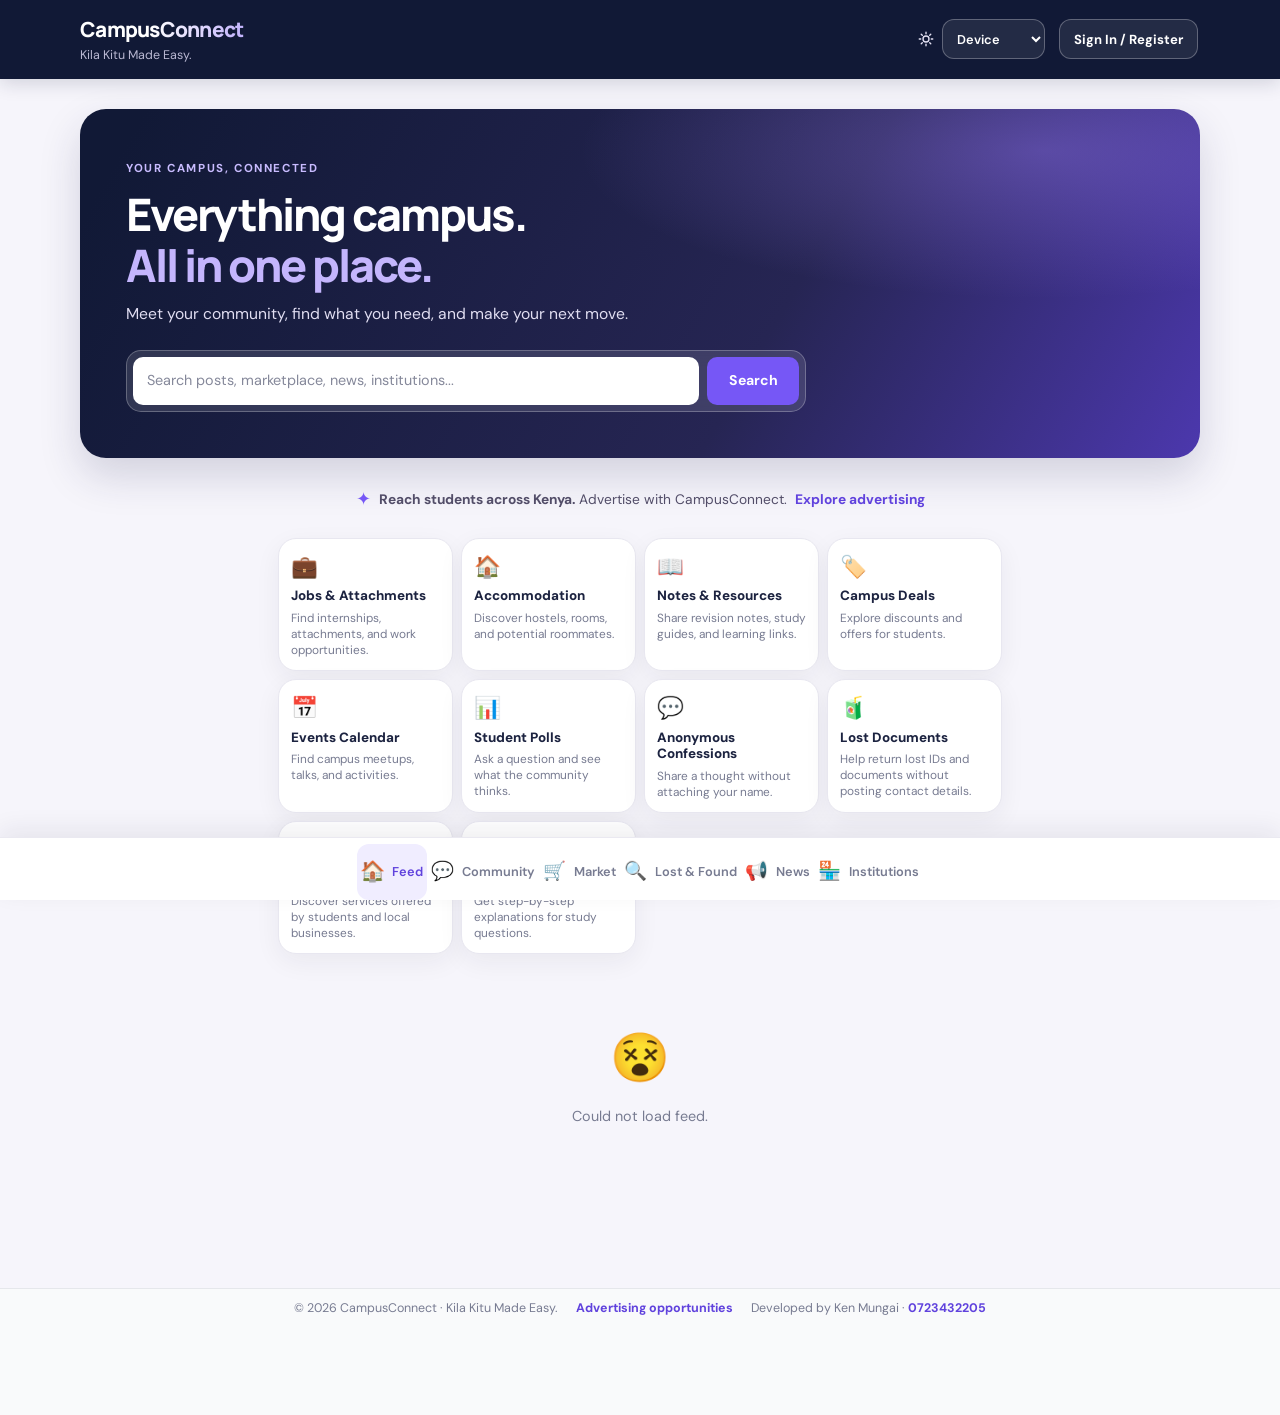
==== commit da1d45b0: "Remove More from bottom navigation Co-authored-by: Copilot <223556219+Copilot@users.noreply.github.c" ====
--- a/templates/index.html
+++ b/templates/index.html
@@ -15,7 +15,7 @@
   <link rel="preconnect" href="https://fonts.googleapis.com">
   <link rel="preconnect" href="https://fonts.gstatic.com" crossorigin>
   <link href="https://fonts.googleapis.com/css2?family=DM+Sans:wght@400;500;600;700&family=Manrope:wght@500;600;700;800&display=swap" rel="stylesheet">
-  <link rel="stylesheet" href="/static/css/style.css?v=home-feature-grid-1">
+  <link rel="stylesheet" href="/static/css/style.css?v=remove-more-nav-1">
   <link rel="manifest" href="/static/manifest.json">
   <meta name="theme-color" content="#111936">
 </head>
@@ -67,7 +67,6 @@
       <button data-section="lostandfound"><span class="nav-icon">&#128269;</span><span>Lost &amp; Found</span></button>
       <button data-section="announcements"><span class="nav-icon">&#128226;</span><span>News</span></button>
       <button data-section="institutions"><span class="nav-icon">&#127978;</span><span>Institutions</span></button>
-      <button data-section="features"><span class="nav-icon">&#10024;</span><span>More</span></button>
     </nav>
     <div id="fab-container">
       <button id="fab-btn" style="display:none">+ Post</button>
--- a/static/css/style.css
+++ b/static/css/style.css
@@ -874,7 +874,7 @@
   #main-content { padding: 8px 12px 164px; }
   #bottom-nav {
     display: grid;
-    grid-template-columns: repeat(4, minmax(0, 1fr));
+    grid-template-columns: repeat(3, minmax(0, 1fr));
     gap: 4px;
     overflow: hidden;
     padding: 6px 6px env(safe-area-inset-bottom);
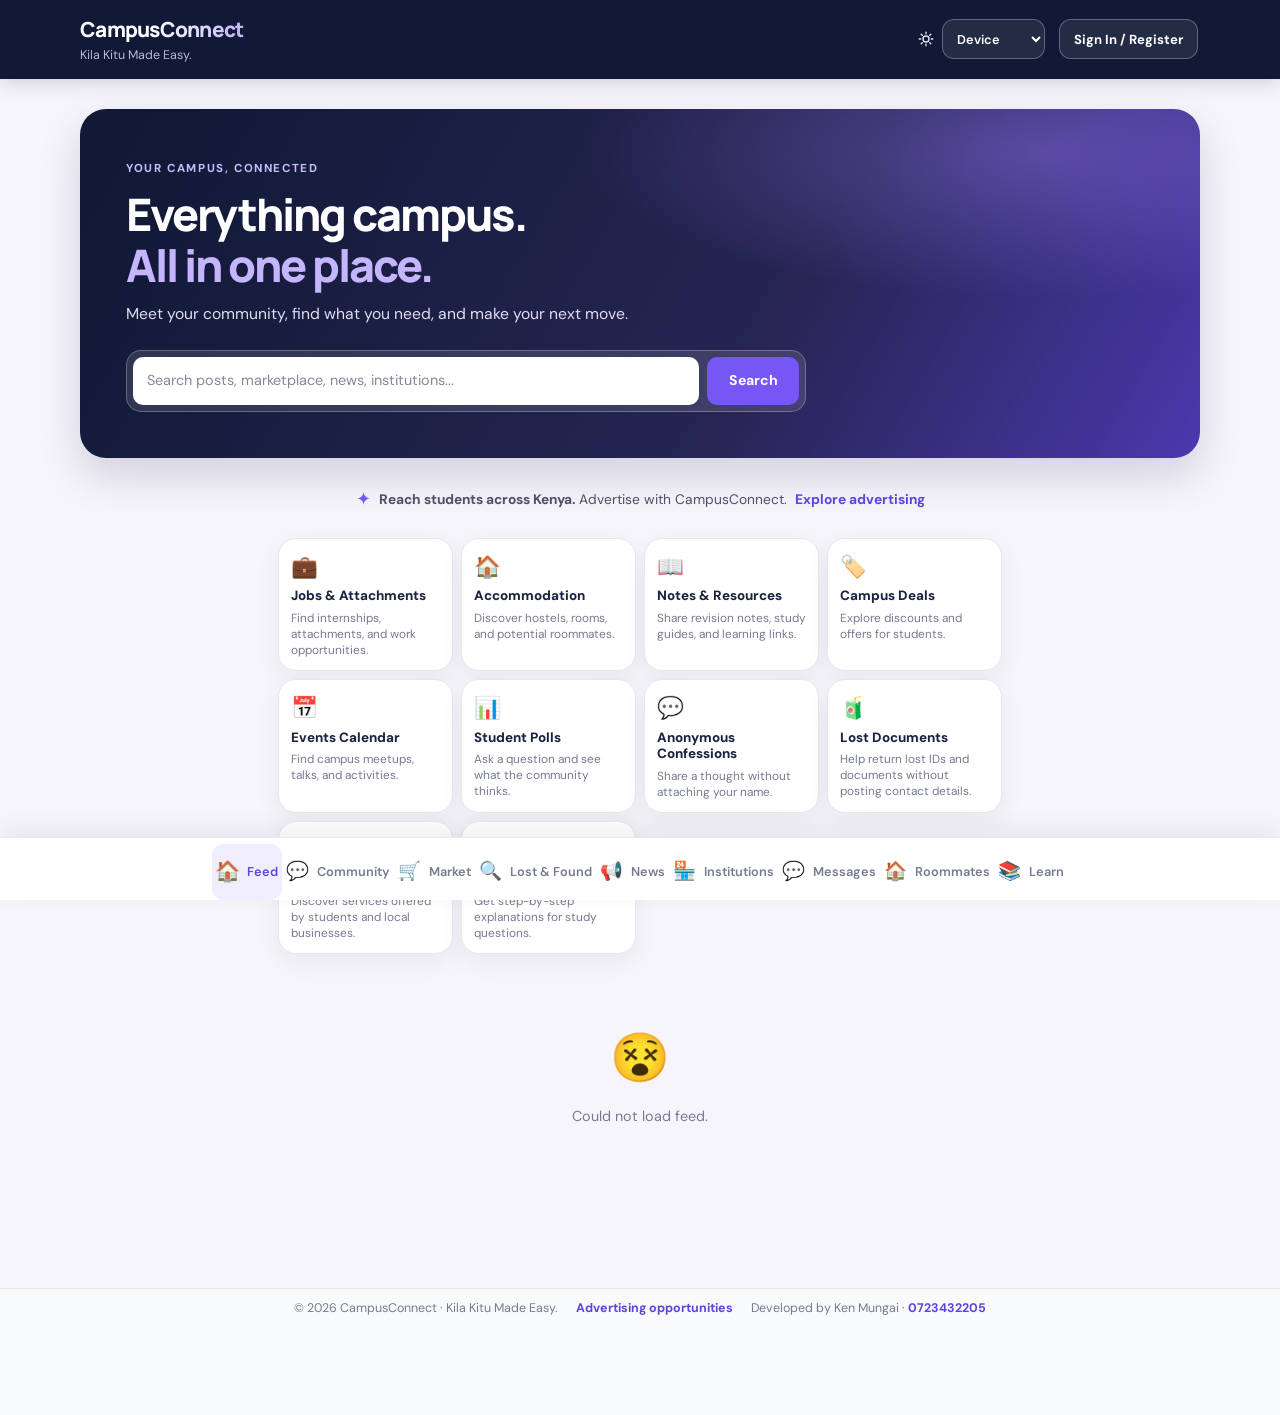
==== commit 2b7810d3: "feat: add private messaging, roommate finder, learning hub, password reset Feature 1: Private messag" ====
--- a/templates/index.html
+++ b/templates/index.html
@@ -67,6 +67,9 @@
       <button data-section="lostandfound"><span class="nav-icon">&#128269;</span><span>Lost &amp; Found</span></button>
       <button data-section="announcements"><span class="nav-icon">&#128226;</span><span>News</span></button>
       <button data-section="institutions"><span class="nav-icon">&#127978;</span><span>Institutions</span></button>
+      <button data-section="messages" style="position:relative"><span class="nav-icon">💬</span><span>Messages</span></button>
+      <button data-section="roommates"><span class="nav-icon">🏠</span><span>Roommates</span></button>
+      <button data-section="learning"><span class="nav-icon">📚</span><span>Learn</span></button>
     </nav>
     <div id="fab-container">
       <button id="fab-btn" style="display:none">+ Post</button>
@@ -88,6 +91,9 @@
   <script src="/static/js/account.js?v=footer-credit-1"></script>
   <script src="/static/js/institutions.js"></script>
   <script src="/static/js/features.js?v=home-feature-grid-1"></script>
+  <script src="/static/js/messaging.js"></script>
+  <script src="/static/js/roommates.js"></script>
+  <script src="/static/js/learning.js"></script>
 <footer id="app-footer">
   <p>&copy; 2026 CampusConnect <span aria-hidden="true">&middot;</span> Kila Kitu Made Easy.</p>
   <a href="/advertiser">Advertising opportunities</a>
--- a/static/css/style.css
+++ b/static/css/style.css
@@ -903,3 +903,36 @@
 @media (prefers-reduced-motion: reduce) {
   *, *::before, *::after { scroll-behavior: auto !important; animation-duration: .01ms !important; transition-duration: .01ms !important; }
 }
+
+/* Messaging */
+.messages-layout { display: grid; grid-template-columns: 280px 1fr; height: calc(100vh - var(--header-h, 120px)); gap: 0; }
+.conv-list { border-right: 1px solid var(--border); overflow-y: auto; }
+.conv-item { padding: 14px 16px; cursor: pointer; border-bottom: 1px solid var(--border); }
+.conv-item:hover, .conv-item.active { background: #f3f0ff; }
+.conv-item .conv-name { font-weight: 600; font-size: .9rem; }
+.conv-item .conv-preview { font-size: .78rem; color: var(--text-muted); white-space: nowrap; overflow: hidden; text-overflow: ellipsis; }
+.conv-item .unread-dot { width: 8px; height: 8px; background: #6C3CE1; border-radius: 50%; flex-shrink: 0; }
+.message-thread { display: flex; flex-direction: column; height: 100%; }
+.messages-list { flex: 1; overflow-y: auto; padding: 16px; display: flex; flex-direction: column; gap: 10px; }
+.msg-bubble { max-width: 70%; padding: 10px 14px; border-radius: 18px; font-size: .9rem; line-height: 1.4; }
+.msg-bubble.sent { background: #6C3CE1; color: #fff; align-self: flex-end; border-bottom-right-radius: 4px; }
+.msg-bubble.received { background: #f3f4f6; color: #1f2937; align-self: flex-start; border-bottom-left-radius: 4px; }
+.msg-time { font-size: .7rem; opacity: .65; margin-top: 3px; }
+.message-input-bar { padding: 12px 16px; border-top: 1px solid var(--border); display: flex; gap: 8px; }
+.message-input-bar input { flex: 1; padding: 10px 14px; border: 1px solid var(--border); border-radius: 24px; font-size: .9rem; }
+.message-input-bar button { padding: 10px 20px; background: #6C3CE1; color: white; border: none; border-radius: 24px; font-weight: 600; cursor: pointer; }
+@media (max-width: 768px) { .messages-layout { grid-template-columns: 1fr; } .conv-list { display: block; } }
+/* Roommates */
+.roommate-card .budget-badge { background: #d1fae5; color: #065f46; padding: 2px 10px; border-radius: 20px; font-size: .78rem; font-weight: 700; }
+.roommate-card .gender-badge { background: #ede9fe; color: #5b21b6; padding: 2px 10px; border-radius: 20px; font-size: .78rem; }
+/* Learning hub */
+.resource-card .resource-type-badge { padding: 3px 10px; border-radius: 20px; font-size: .72rem; font-weight: 700; }
+.resource-card .resource-type-badge.notes { background: #dbeafe; color: #1e40af; }
+.resource-card .resource-type-badge.past_paper { background: #fef3c7; color: #92400e; }
+.resource-card .resource-type-badge.textbook { background: #d1fae5; color: #065f46; }
+.resource-card .resource-type-badge.other { background: #f3f4f6; color: #374151; }
+.resource-card .download-count { font-size: .78rem; color: var(--text-muted); }
+/* Password reset */
+.reset-token-box { background: #f3f0ff; border: 2px dashed #6C3CE1; border-radius: 8px; padding: 16px; text-align: center; font-family: monospace; font-size: 1.1rem; letter-spacing: .08em; color: #4c1d95; word-break: break-all; }
+/* Nav unread badge */
+.nav-unread-badge { position: absolute; top: 2px; right: 2px; background: #ef4444; color: white; border-radius: 10px; font-size: .6rem; font-weight: 800; padding: 1px 5px; min-width: 16px; text-align: center; }
